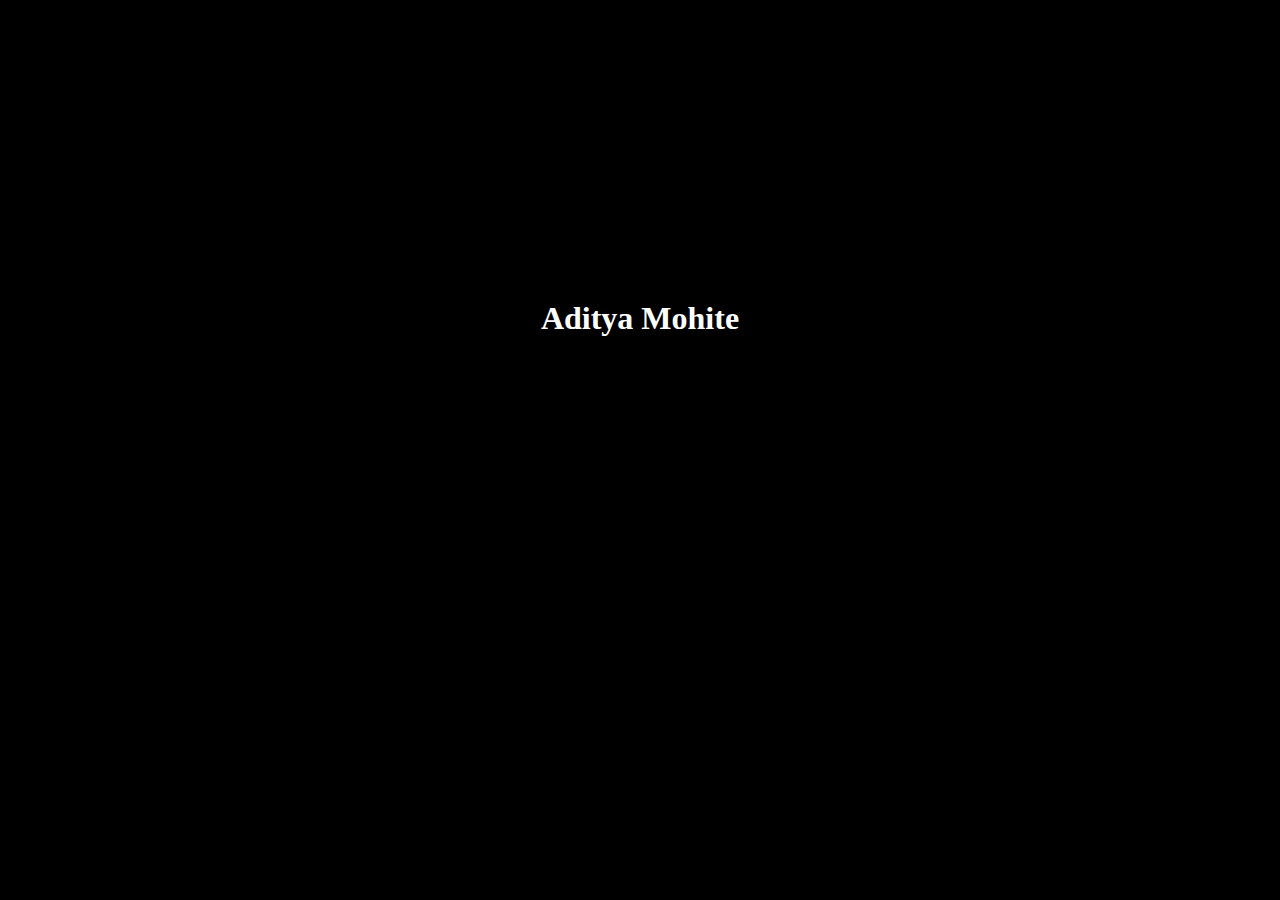
==== index.html @ f4489728 "Flipping Master Card" ====
<!DOCTYPE html>
<html lang="en">
<head>
    <meta charset="UTF-8">
    <meta name="viewport" content="width=device-width, initial-scale=1.0">
    <title>Document</title>
    <style>
        *{
            margin: 0;
            padding: 0;
            background-color: black;
        }

        h1{
            color: white;
            display: flex;
            align-items: center;
            justify-content: center;
            margin-top: 300px;
            
        }
    </style>
</head>
<body>
    <h1>Aditya Mohite</h1>
</body>
</html>
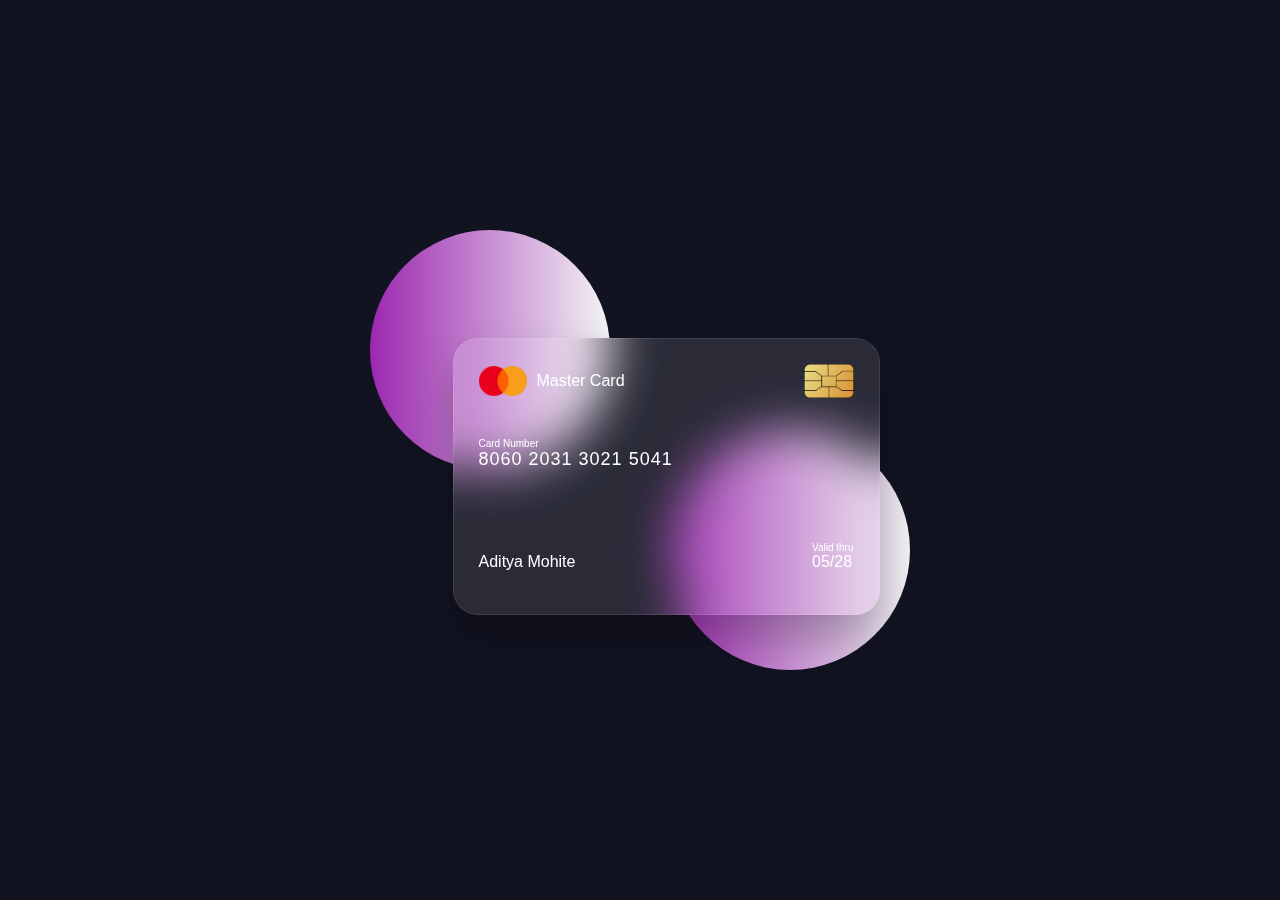
==== commit e2e48fea: "Flipping Master Card" ====
--- a/index.html
+++ b/index.html
@@ -3,25 +3,41 @@
 <head>
     <meta charset="UTF-8">
     <meta name="viewport" content="width=device-width, initial-scale=1.0">
-    <title>Document</title>
-    <style>
-        *{
-            margin: 0;
-            padding: 0;
-            background-color: black;
-        }
-
-        h1{
-            color: white;
-            display: flex;
-            align-items: center;
-            justify-content: center;
-            margin-top: 300px;
-            
-        }
-    </style>
+    <title>Flipping Card</title>
+    <link rel="stylesheet" href="style.css">
 </head>
 <body>
-    <h1>Aditya Mohite</h1>
+    <section>
+        <div class="container">
+            <div class="card front-face">
+                <header>
+                    <span class="logo"><img src="images/logo.png" alt="logo">
+                        <h5>Master Card</h5>
+                    </span>
+                    <img src="images/chip.png" alt="chip" class="chip">
+                </header>
+
+                <div class="card-details">
+                    <div class="name-number">
+                        <h6>Card Number</h6>
+                        <h5 class="number">8060 2031 3021 5041</h5>
+                        <h5 class="name">Aditya Mohite</h5>
+                    </div>
+                    <div class="valid-date">
+                        <h6>Valid thru</h6>
+                        <h5>05/28</h5>
+                    </div>
+                </div>
+            </div>
+            <div class="card back-face">
+                <h6>
+                    For Customer Service call +977 4334 4343 or email at mastercard@gmil.com
+                </h6>
+                <span class="magnetic-strip"></span>
+                <div class="signature"><i>007</i></div>
+                <h5>Lorem ipsum dolor sit amet consectetur adipisicing elit. Ut facilis atque nihil illum esse explicabo quasi eum inventore deserunt rem ratione, ea magnam quia dignissimos minima minus veritatis facere repudiandae?</h5>
+            </div>
+        </div>
+    </section>
 </body>
 </html>--- a/style.css
+++ b/style.css
@@ -0,0 +1,153 @@
+*{
+    margin: 0;
+    padding: 0;
+    font-family: "Poppins", sans-serif;
+}
+@import url('https://fonts.googleapis.com/css2?family=Poppins:ital,wght@0,100;0,200;0,300;0,400;0,500;0,600;0,700;0,800;0,900;1,100;1,200;1,300;1,400;1,500;1,600;1,700;1,800;1,900&display=swap');
+
+section{
+    height: 100vh;
+    width: 100%;
+    background-color: #121321;
+    position: relative;
+    display: flex;
+    align-items: center;
+    justify-content: center;
+    color: #fff;
+    perspective: 1000px;
+}
+
+section::before{
+    content: "";
+    position: absolute;
+    height: 240px;
+    width: 240px;
+    border-radius: 50%;  /* Circle form hoga */
+    transform: translate(-150px, -100px);
+    background: linear-gradient(90deg, #9c27b0, #f3f5f5);
+}
+
+section::after{
+    content: "";
+    position: absolute;
+    height: 240px;
+    width: 240px;
+    border-radius: 50%;  /* Circle form hoga */
+    transform: translate(150px, 100px);
+    background: linear-gradient(90deg, #9c27b0, #f3f5f5);
+}
+
+.container{
+    position: relative;
+    height: 225px;
+    width: 375px;
+    z-index: 100;
+    transition: 0.6s;
+    transform-style: preserve-3d;
+}
+
+.container:hover{
+    transform: rotateY(180deg);
+}
+
+.container .card{
+    height: 100%;
+    width: 100%;
+    border-radius: 25px;
+    position: absolute;
+    backdrop-filter: blur(25px);
+    padding: 25px;
+    background-color: rgba(255, 255, 255, 0.1);
+    box-shadow: 0 25px 45px rgba(0, 0, 0, 0.25);
+    border: 1px solid rgba(255, 255, 255, 0.1);
+    backface-visibility: hidden;
+}
+.front-face header,
+.front-face .logo{
+    display: flex;
+    align-items: center;
+}
+
+.front-face header{
+    justify-content: space-between;
+}
+.front-face .logo img{
+    width: 48px;
+    margin-right: 10px;
+}
+h5{
+    font-size: 16px;
+    font-weight: 400;
+}
+
+.front-face .chip {
+    width: 50px;
+}
+
+.front-face .card-details{
+    display: flex;
+    margin-top: 40px;
+    align-items: flex-end;
+    justify-content: space-between;
+    
+}
+
+h6{
+    font-size: 10px;
+    font-weight: 400;
+}
+h5.number{
+    font-size: 18px;
+    letter-spacing: 1px;
+    /* margin-top: 20px; */
+}
+h5.name{
+    margin-top: 83px;
+}
+
+.card.back-face{
+    border: none;
+    padding: 15px 25px 25px 25px;
+    transform: rotateY(180deg);
+}
+
+.card.back-face h6{
+    font-size: 8px;
+}
+
+.card.back-face .magnetic-strip{
+    position: absolute;
+    top: 40px;
+    left: 0;
+    height: 45px;
+    width: 100%;
+    background: #000;
+}
+
+.card.back-face .signature{
+    margin-top: 80px;
+    display: flex;
+    justify-content: flex-end;
+    align-items: center;
+    height: 40px;
+    width: 85%;
+    background-color: #fff;
+    border-radius: 6px;
+    background: repeating-linear-gradient(#fff, #fff 3px, #efefef 0px, #efefef 9px);
+
+}
+
+.signature i{
+    color: #000;
+    font-size: 12px;
+    padding: 4px 6px;
+    border-radius: 4px;
+    background-color: #fff;
+    margin-right: -30px;
+    z-index: -1;
+}
+
+.card.back-face h5{
+    font-size: 12px;
+    margin-top: 30px;
+}